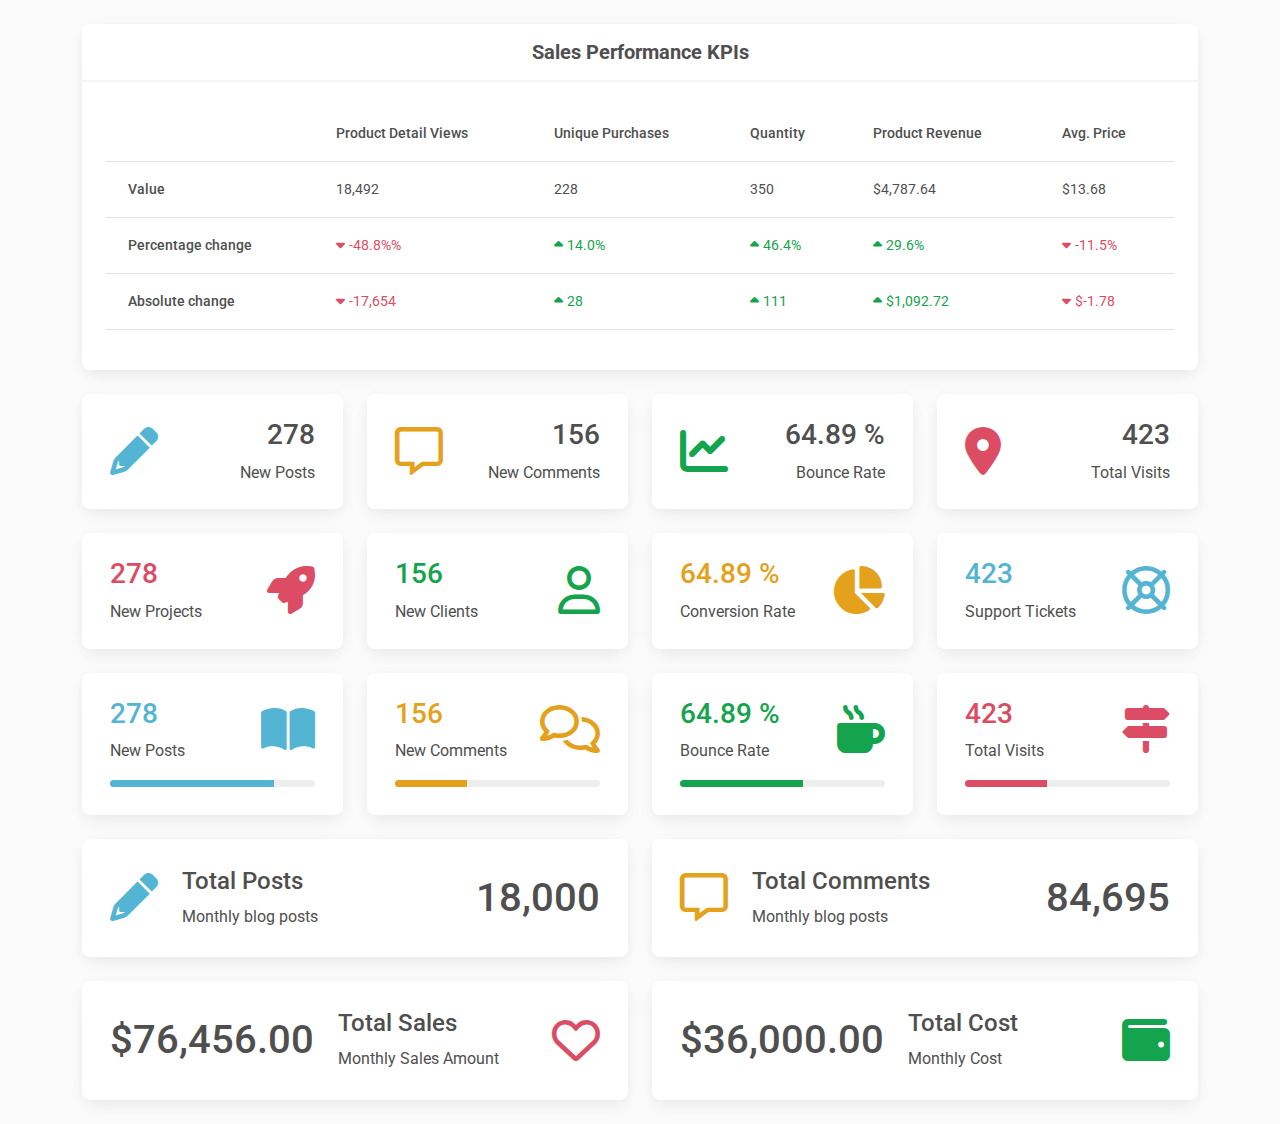
==== admin-panel.html @ 456c4013 "added an admin panel" ====
<!--Main Navigation-->
<!DOCTYPE html>
<html lang="en">
<head>
    <meta charset="UTF-8">
    <meta name="viewport" content="width=device-width, initial-scale=1.0">
    <title>Document</title>
    <link rel="icon" href="img/wow.png" type="image/x-icon" />
<!-- Font Awesome -->
<link rel="stylesheet" href="https://cdnjs.cloudflare.com/ajax/libs/font-awesome/6.0.0/css/all.min.css" />
<!-- Google Fonts Roboto -->
<link rel="stylesheet" href="https://fonts.googleapis.com/css2?family=Roboto:wght@300;400;500;700;900&display=swap" />
<!-- MDB -->
<link rel="stylesheet" href="css/mdb.min.css" />
<link rel="stylesheet" href="styles.css" />

</head>
<body>
<!--Main Navigation-->

<!--Main layout-->
<main>
  <div class="container pt-4">

    <!--Section: Sales Performance KPIs-->
    <section class="mb-4">
      <div class="card">
        <div class="card-header text-center py-3">
          <h5 class="mb-0 text-center">
            <strong>Sales Performance KPIs</strong>
          </h5>
        </div>
        <div class="card-body">
          <div class="table-responsive">
            <table class="table table-hover text-nowrap">
              <thead>
                <tr>
                  <th scope="col"></th>
                  <th scope="col">Product Detail Views</th>
                  <th scope="col">Unique Purchases</th>
                  <th scope="col">Quantity</th>
                  <th scope="col">Product Revenue</th>
                  <th scope="col">Avg. Price</th>
                </tr>
              </thead>
              <tbody>
                <tr>
                  <th scope="row">Value</th>
                  <td>18,492</td>
                  <td>228</td>
                  <td>350</td>
                  <td>$4,787.64</td>
                  <td>$13.68</td>
                </tr>
                <tr>
                  <th scope="row">Percentage change</th>
                  <td>
                    <span class="text-danger">
                      <i class="fas fa-caret-down me-1"></i
                        ><span>-48.8%%</span>
                    </span>
                  </td>
                  <td>
                    <span class="text-success">
                      <i class="fas fa-caret-up me-1"></i><span>14.0%</span>
                    </span>
                  </td>
                  <td>
                    <span class="text-success">
                      <i class="fas fa-caret-up me-1"></i><span>46.4%</span>
                    </span>
                  </td>
                  <td>
                    <span class="text-success">
                      <i class="fas fa-caret-up me-1"></i><span>29.6%</span>
                    </span>
                  </td>
                  <td>
                    <span class="text-danger">
                      <i class="fas fa-caret-down me-1"></i
                        ><span>-11.5%</span>
                    </span>
                  </td>
                </tr>
                <tr>
                  <th scope="row">Absolute change</th>
                  <td>
                    <span class="text-danger">
                      <i class="fas fa-caret-down me-1"></i
                        ><span>-17,654</span>
                    </span>
                  </td>
                  <td>
                    <span class="text-success">
                      <i class="fas fa-caret-up me-1"></i><span>28</span>
                    </span>
                  </td>
                  <td>
                    <span class="text-success">
                      <i class="fas fa-caret-up me-1"></i><span>111</span>
                    </span>
                  </td>
                  <td>
                    <span class="text-success">
                      <i class="fas fa-caret-up me-1"></i
                        ><span>$1,092.72</span>
                    </span>
                  </td>
                  <td>
                    <span class="text-danger">
                      <i class="fas fa-caret-down me-1"></i
                        ><span>$-1.78</span>
                    </span>
                  </td>
                </tr>
              </tbody>
            </table>
          </div>
        </div>
      </div>
    </section>
    <!--Section: Sales Performance KPIs-->

    <!--Section: Minimal statistics cards-->
    <section>
      <div class="row">
        <div class="col-xl-3 col-sm-6 col-12 mb-4">
          <div class="card">
            <div class="card-body">
              <div class="d-flex justify-content-between px-md-1">
                <div class="align-self-center">
                  <i class="fas fa-pencil-alt text-info fa-3x"></i>
                </div>
                <div class="text-end">
                  <h3>278</h3>
                  <p class="mb-0">New Posts</p>
                </div>
              </div>
            </div>
          </div>
        </div>
        <div class="col-xl-3 col-sm-6 col-12 mb-4">
          <div class="card">
            <div class="card-body">
              <div class="d-flex justify-content-between px-md-1">
                <div class="align-self-center">
                  <i class="far fa-comment-alt text-warning fa-3x"></i>
                </div>
                <div class="text-end">
                  <h3>156</h3>
                  <p class="mb-0">New Comments</p>
                </div>
              </div>
            </div>
          </div>
        </div>
        <div class="col-xl-3 col-sm-6 col-12 mb-4">
          <div class="card">
            <div class="card-body">
              <div class="d-flex justify-content-between px-md-1">
                <div class="align-self-center">
                  <i class="fas fa-chart-line text-success fa-3x"></i>
                </div>
                <div class="text-end">
                  <h3>64.89 %</h3>
                  <p class="mb-0">Bounce Rate</p>
                </div>
              </div>
            </div>
          </div>
        </div>
        <div class="col-xl-3 col-sm-6 col-12 mb-4">
          <div class="card">
            <div class="card-body">
              <div class="d-flex justify-content-between px-md-1">
                <div class="align-self-center">
                  <i class="fas fa-map-marker-alt text-danger fa-3x"></i>
                </div>
                <div class="text-end">
                  <h3>423</h3>
                  <p class="mb-0">Total Visits</p>
                </div>
              </div>
            </div>
          </div>
        </div>
      </div>
      <div class="row">
        <div class="col-xl-3 col-sm-6 col-12 mb-4">
          <div class="card">
            <div class="card-body">
              <div class="d-flex justify-content-between px-md-1">
                <div>
                  <h3 class="text-danger">278</h3>
                  <p class="mb-0">New Projects</p>
                </div>
                <div class="align-self-center">
                  <i class="fas fa-rocket text-danger fa-3x"></i>
                </div>
              </div>
            </div>
          </div>
        </div>
        <div class="col-xl-3 col-sm-6 col-12 mb-4">
          <div class="card">
            <div class="card-body">
              <div class="d-flex justify-content-between px-md-1">
                <div>
                  <h3 class="text-success">156</h3>
                  <p class="mb-0">New Clients</p>
                </div>
                <div class="align-self-center">
                  <i class="far fa-user text-success fa-3x"></i>
                </div>
              </div>
            </div>
          </div>
        </div>
        <div class="col-xl-3 col-sm-6 col-12 mb-4">
          <div class="card">
            <div class="card-body">
              <div class="d-flex justify-content-between px-md-1">
                <div>
                  <h3 class="text-warning">64.89 %</h3>
                  <p class="mb-0">Conversion Rate</p>
                </div>
                <div class="align-self-center">
                  <i class="fas fa-chart-pie text-warning fa-3x"></i>
                </div>
              </div>
            </div>
          </div>
        </div>
        <div class="col-xl-3 col-sm-6 col-12 mb-4">
          <div class="card">
            <div class="card-body">
              <div class="d-flex justify-content-between px-md-1">
                <div>
                  <h3 class="text-info">423</h3>
                  <p class="mb-0">Support Tickets</p>
                </div>
                <div class="align-self-center">
                  <i class="far fa-life-ring text-info fa-3x"></i>
                </div>
              </div>
            </div>
          </div>
        </div>
      </div>
      <div class="row">
        <div class="col-xl-3 col-sm-6 col-12 mb-4">
          <div class="card">
            <div class="card-body">
              <div class="d-flex justify-content-between px-md-1">
                <div>
                  <h3 class="text-info">278</h3>
                  <p class="mb-0">New Posts</p>
                </div>
                <div class="align-self-center">
                  <i class="fas fa-book-open text-info fa-3x"></i>
                </div>
              </div>
              <div class="px-md-1">
                <div class="progress mt-3 mb-1 rounded" style="height: 7px">
                  <div
                       class="progress-bar bg-info"
                       role="progressbar"
                       style="width: 80%"
                       aria-valuenow="80"
                       aria-valuemin="0"
                       aria-valuemax="100"
                       ></div>
                </div>
              </div>
            </div>
          </div>
        </div>
        <div class="col-xl-3 col-sm-6 col-12 mb-4">
          <div class="card">
            <div class="card-body">
              <div class="d-flex justify-content-between px-md-1">
                <div>
                  <h3 class="text-warning">156</h3>
                  <p class="mb-0">New Comments</p>
                </div>
                <div class="align-self-center">
                  <i class="far fa-comments text-warning fa-3x"></i>
                </div>
              </div>
              <div class="px-md-1">
                <div class="progress mt-3 mb-1 rounded" style="height: 7px">
                  <div
                       class="progress-bar bg-warning"
                       role="progressbar"
                       style="width: 35%"
                       aria-valuenow="35"
                       aria-valuemin="0"
                       aria-valuemax="100"
                       ></div>
                </div>
              </div>
            </div>
          </div>
        </div>
        <div class="col-xl-3 col-sm-6 col-12 mb-4">
          <div class="card">
            <div class="card-body">
              <div class="d-flex justify-content-between px-md-1">
                <div>
                  <h3 class="text-success">64.89 %</h3>
                  <p class="mb-0">Bounce Rate</p>
                </div>
                <div class="align-self-center">
                  <i class="fas fa-mug-hot text-success fa-3x"></i>
                </div>
              </div>
              <div class="px-md-1">
                <div class="progress mt-3 mb-1 rounded" style="height: 7px">
                  <div
                       class="progress-bar bg-success"
                       role="progressbar"
                       style="width: 60%"
                       aria-valuenow="60"
                       aria-valuemin="0"
                       aria-valuemax="100"
                       ></div>
                </div>
              </div>
            </div>
          </div>
        </div>
        <div class="col-xl-3 col-sm-6 col-12 mb-4">
          <div class="card">
            <div class="card-body">
              <div class="d-flex justify-content-between px-md-1">
                <div>
                  <h3 class="text-danger">423</h3>
                  <p class="mb-0">Total Visits</p>
                </div>
                <div class="align-self-center">
                  <i class="fas fa-map-signs text-danger fa-3x"></i>
                </div>
              </div>
              <div class="px-md-1">
                <div class="progress mt-3 mb-1 rounded" style="height: 7px">
                  <div
                       class="progress-bar bg-danger"
                       role="progressbar"
                       style="width: 40%"
                       aria-valuenow="40"
                       aria-valuemin="0"
                       aria-valuemax="100"
                       ></div>
                </div>
              </div>
            </div>
          </div>
        </div>
      </div>
    </section>
    <!--Section: Minimal statistics cards-->

    <!--Section: Statistics with subtitles-->
    <section>
      <div class="row">
        <div class="col-xl-6 col-md-12 mb-4">
          <div class="card">
            <div class="card-body">
              <div class="d-flex justify-content-between p-md-1">
                <div class="d-flex flex-row">
                  <div class="align-self-center">
                    <i class="fas fa-pencil-alt text-info fa-3x me-4"></i>
                  </div>
                  <div>
                    <h4>Total Posts</h4>
                    <p class="mb-0">Monthly blog posts</p>
                  </div>
                </div>
                <div class="align-self-center">
                  <h2 class="h1 mb-0">18,000</h2>
                </div>
              </div>
            </div>
          </div>
        </div>
        <div class="col-xl-6 col-md-12 mb-4">
          <div class="card">
            <div class="card-body">
              <div class="d-flex justify-content-between p-md-1">
                <div class="d-flex flex-row">
                  <div class="align-self-center">
                    <i
                       class="far fa-comment-alt text-warning fa-3x me-4"
                       ></i>
                  </div>
                  <div>
                    <h4>Total Comments</h4>
                    <p class="mb-0">Monthly blog posts</p>
                  </div>
                </div>
                <div class="align-self-center">
                  <h2 class="h1 mb-0">84,695</h2>
                </div>
              </div>
            </div>
          </div>
        </div>
      </div>
      <div class="row">
        <div class="col-xl-6 col-md-12 mb-4">
          <div class="card">
            <div class="card-body">
              <div class="d-flex justify-content-between p-md-1">
                <div class="d-flex flex-row">
                  <div class="align-self-center">
                    <h2 class="h1 mb-0 me-4">$76,456.00</h2>
                  </div>
                  <div>
                    <h4>Total Sales</h4>
                    <p class="mb-0">Monthly Sales Amount</p>
                  </div>
                </div>
                <div class="align-self-center">
                  <i class="far fa-heart text-danger fa-3x"></i>
                </div>
              </div>
            </div>
          </div>
        </div>
        <div class="col-xl-6 col-md-12 mb-4">
          <div class="card">
            <div class="card-body">
              <div class="d-flex justify-content-between p-md-1">
                <div class="d-flex flex-row">
                  <div class="align-self-center">
                    <h2 class="h1 mb-0 me-4">$36,000.00</h2>
                  </div>
                  <div>
                    <h4>Total Cost</h4>
                    <p class="mb-0">Monthly Cost</p>
                  </div>
                </div>
                <div class="align-self-center">
                  <i class="fas fa-wallet text-success fa-3x"></i>
                </div>
              </div>
            </div>
          </div>
        </div>
      </div>
    </section>
    <!--Section: Statistics with subtitles-->
  </div>
</main>
<!-- MDB -->
<script type="text/javascript" src="js/mdb.min.js"></script>
<!-- Custom scripts -->
<script type="text/javascript"></script>


</body>
</html>
<!--Main layout-->
---- styles.css ----
#shape-1,
#shape-2,
#shape-3 {
  min-width: 400px;
  height: 400px;
  mix-blend-mode: multiply;
  filter: blur(24px);
}

#shape-1 {
  background-color: hsl(256, 90%, 81%);
  left: 20px;
}
#shape-2 {
  background-color: hsl(46, 98%, 56%);
  right: 20px;
}
#shape-3 {
  background-color: hsl(329, 56%, 68%);
  left: 130px;
  top: 50px;
}

.scale-up-center {
  animation: scale-up-center 7s cubic-bezier(0.39, 0.575, 0.565, 1)
    infinite both;
}
@keyframes scale-up-center {
  0% {
    transform: translate(0px, 0px) scale(1);
  }
  33% {
    transform: translate(30px, -50px) scale(1.1);
  }
  66% {
    transform: translate(-20px, 20px) scale(0.9);
  }
  100% {
    transform: translate(0px, 0px) scale(1);
  }
}
.fade-delay-2000 {
  animation-delay: 2s;
}
.fade-delay-4000 {
  animation-delay: 4s;
}
#featured-image {
  z-index: 10;
  margin-top: -70px;
}

body {
    background-color: #fbfbfb;
  }
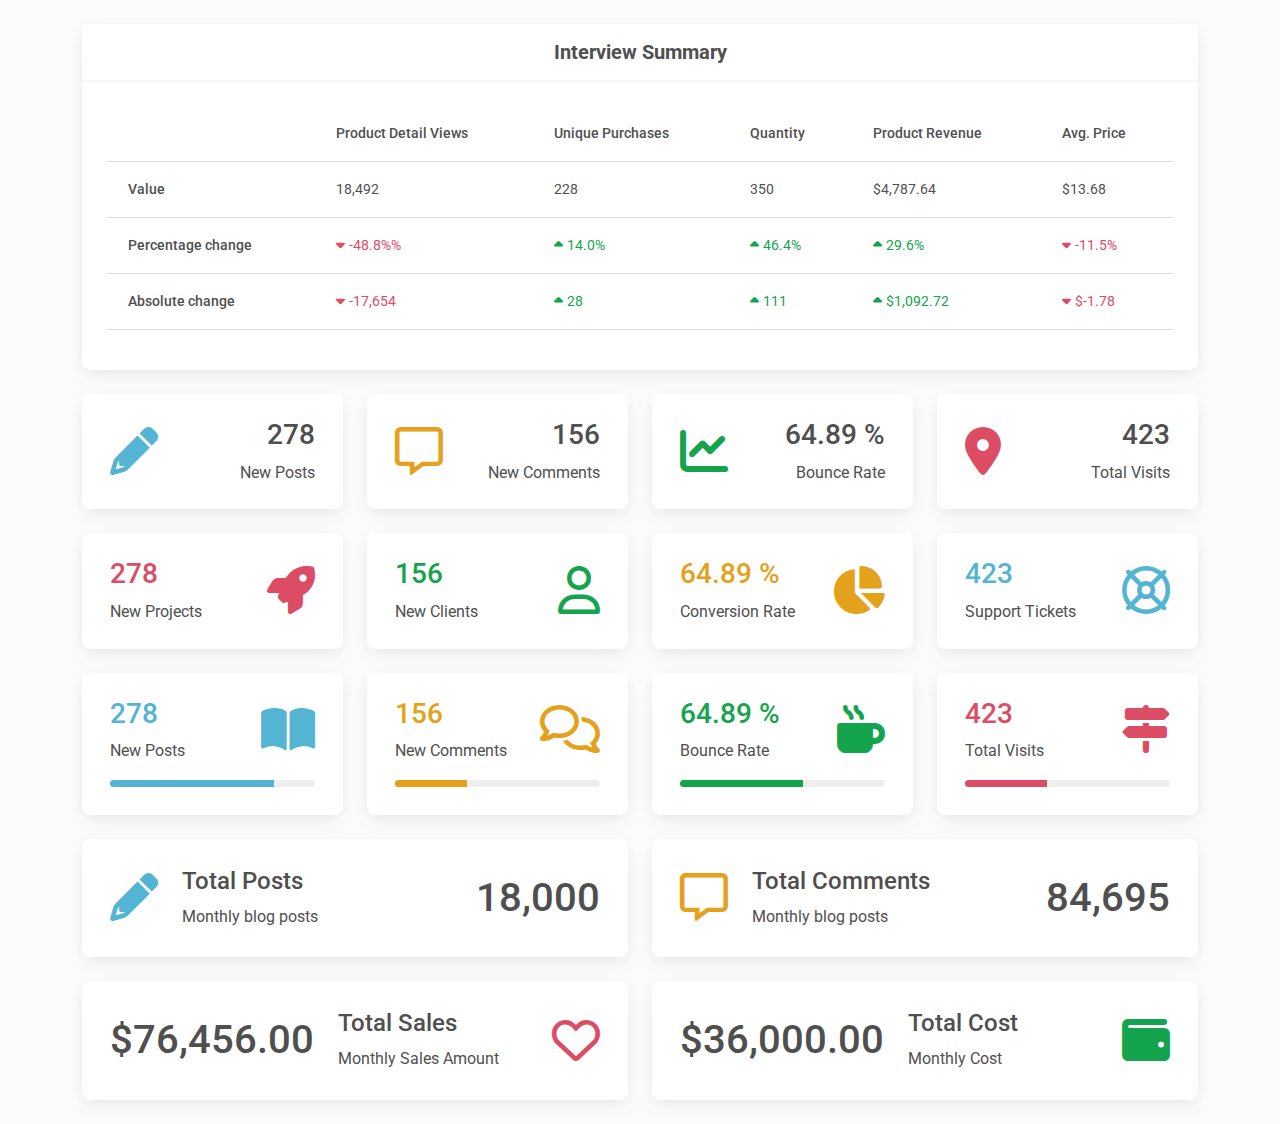
==== commit 256e10fc: "added title to first section" ====
--- a/admin-panel.html
+++ b/admin-panel.html
@@ -22,12 +22,12 @@
 <main>
   <div class="container pt-4">
 
-    <!--Section: Sales Performance KPIs-->
+    <!--Section: Interview Summary-->
     <section class="mb-4">
       <div class="card">
         <div class="card-header text-center py-3">
           <h5 class="mb-0 text-center">
-            <strong>Sales Performance KPIs</strong>
+            <strong>Interview Summary</strong>
           </h5>
         </div>
         <div class="card-body">
